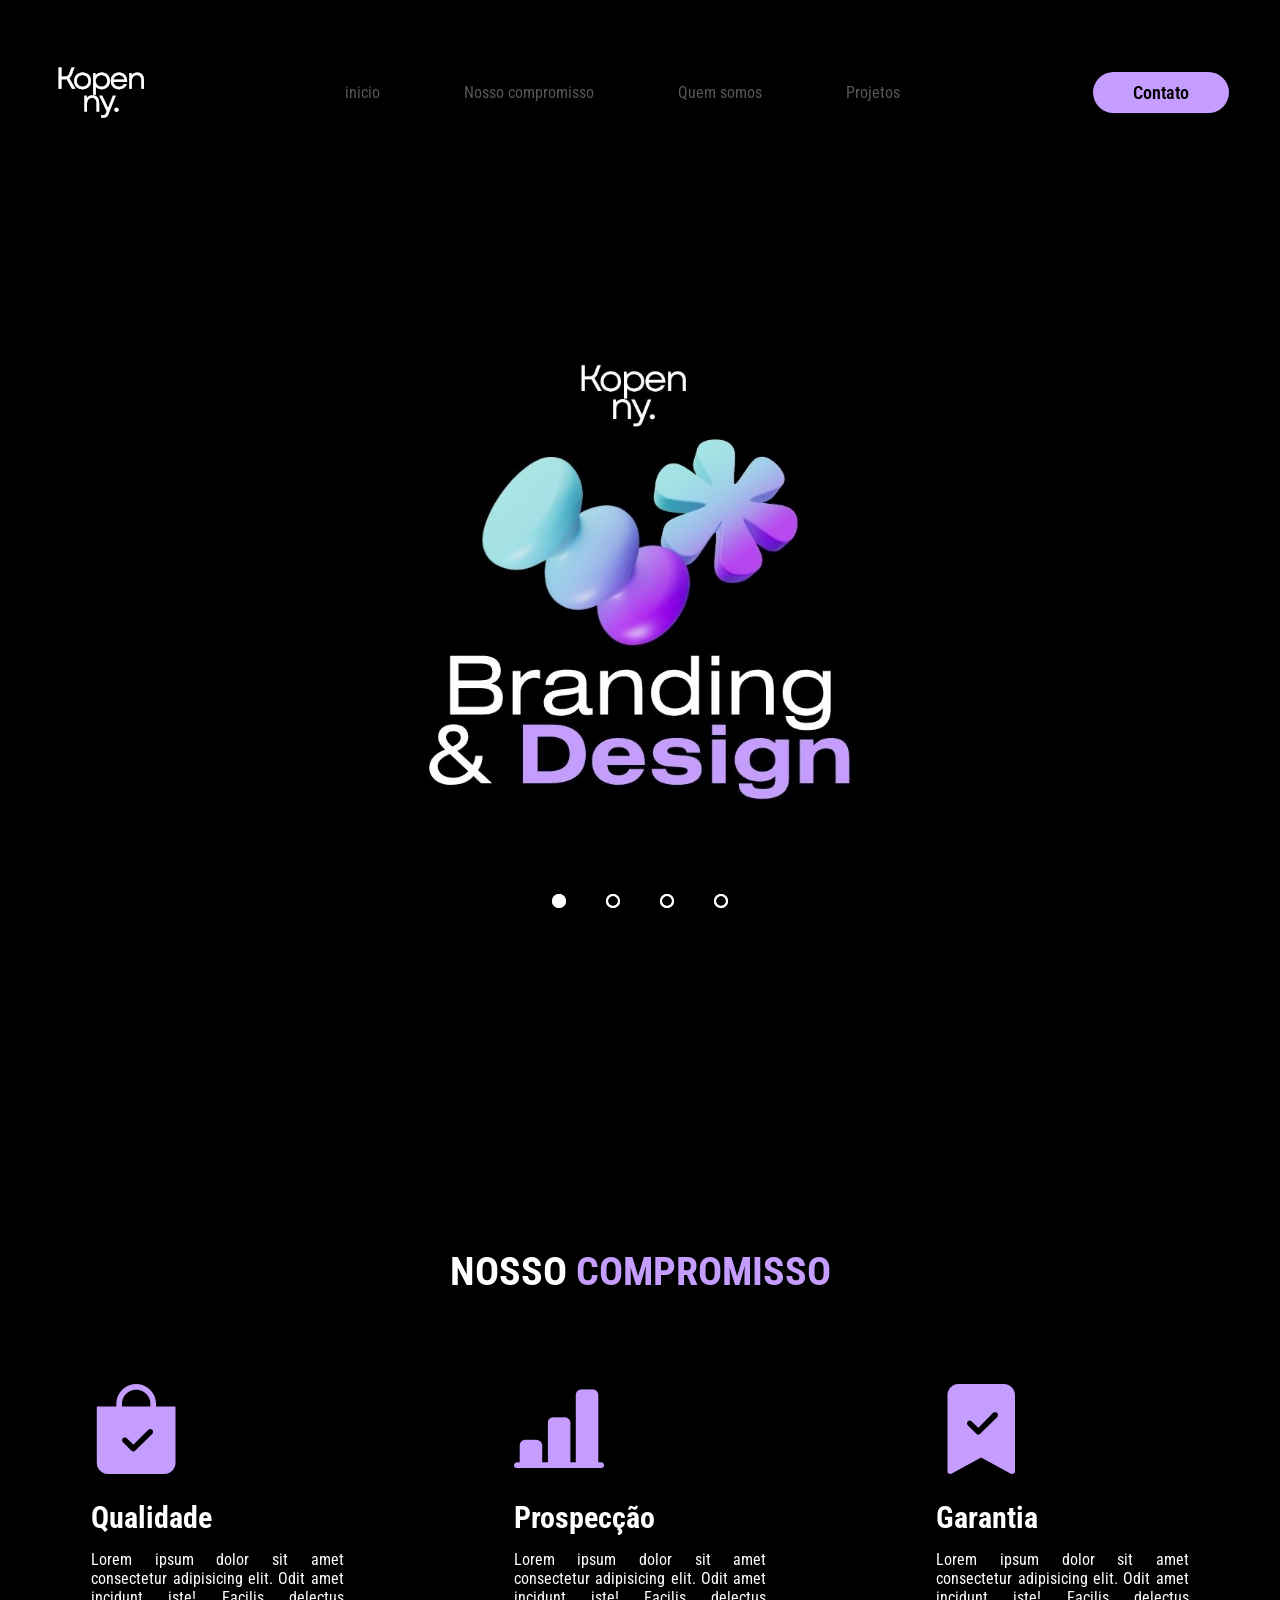
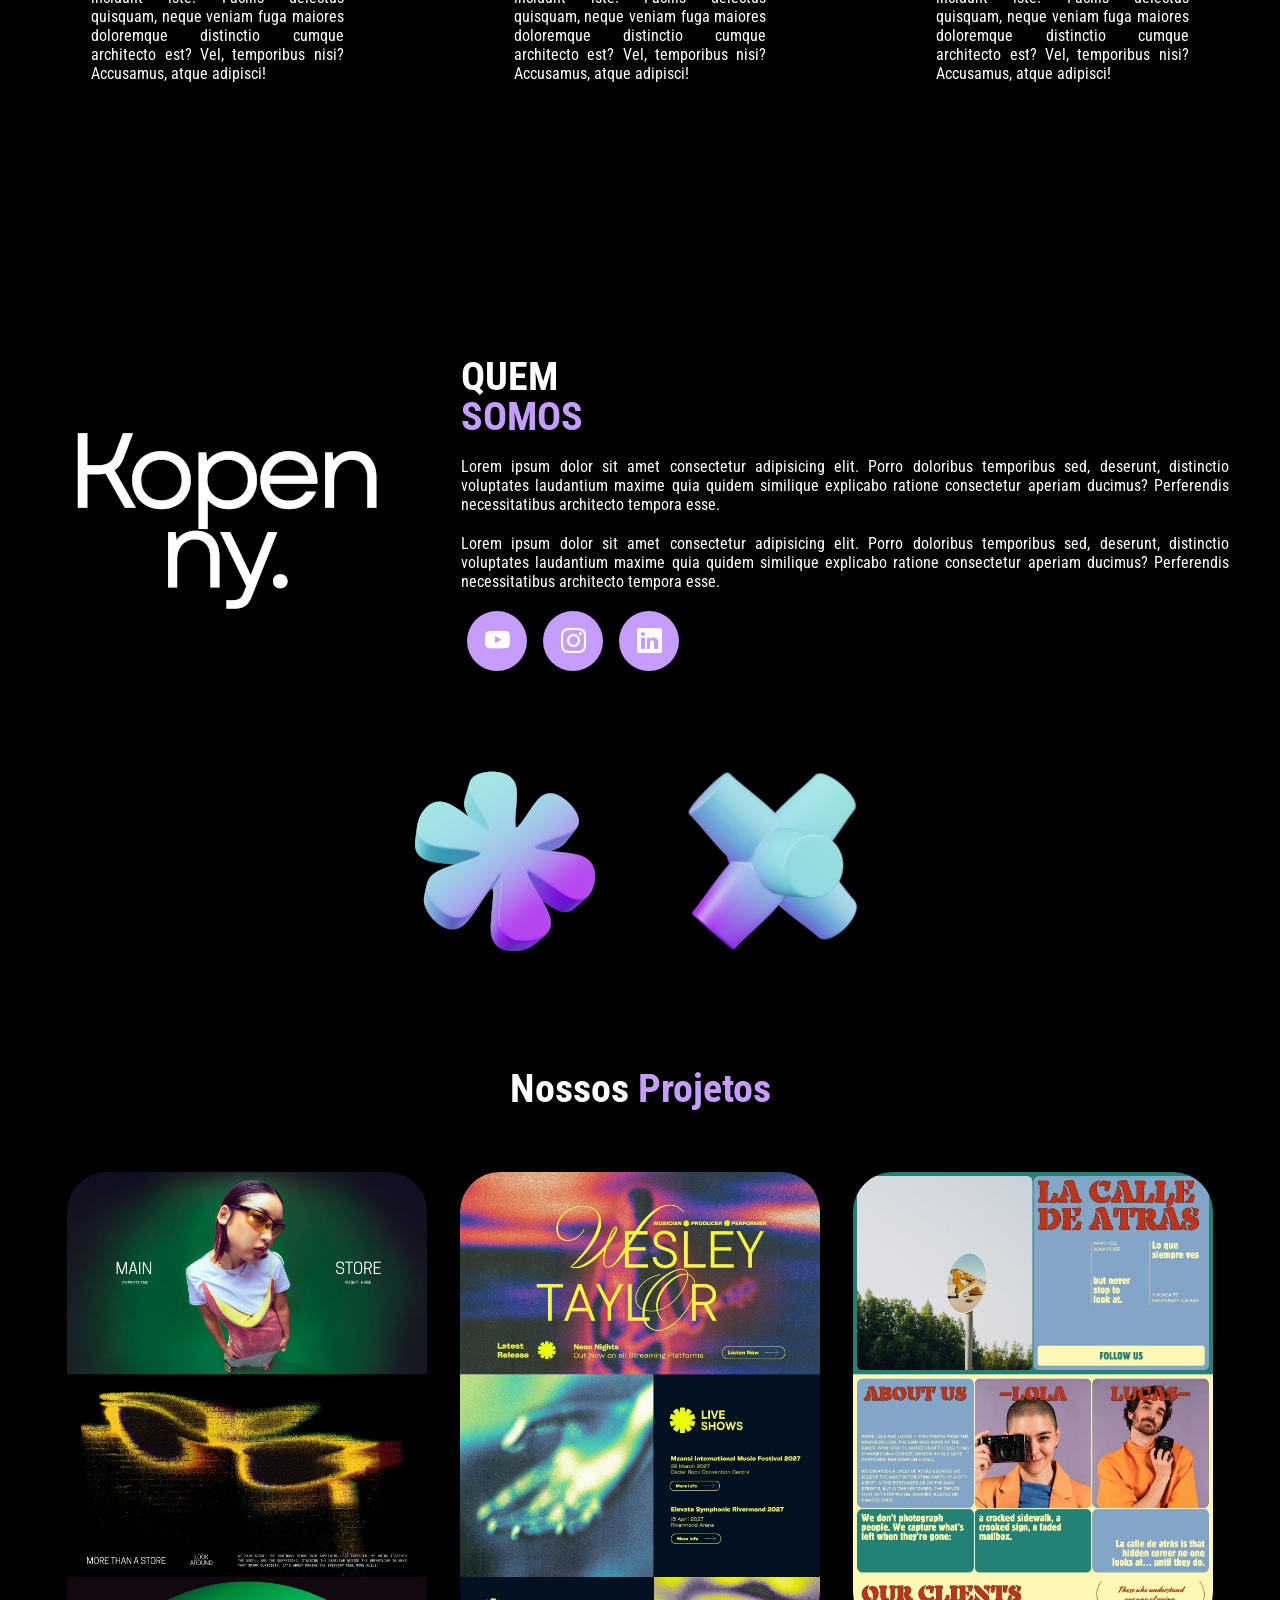
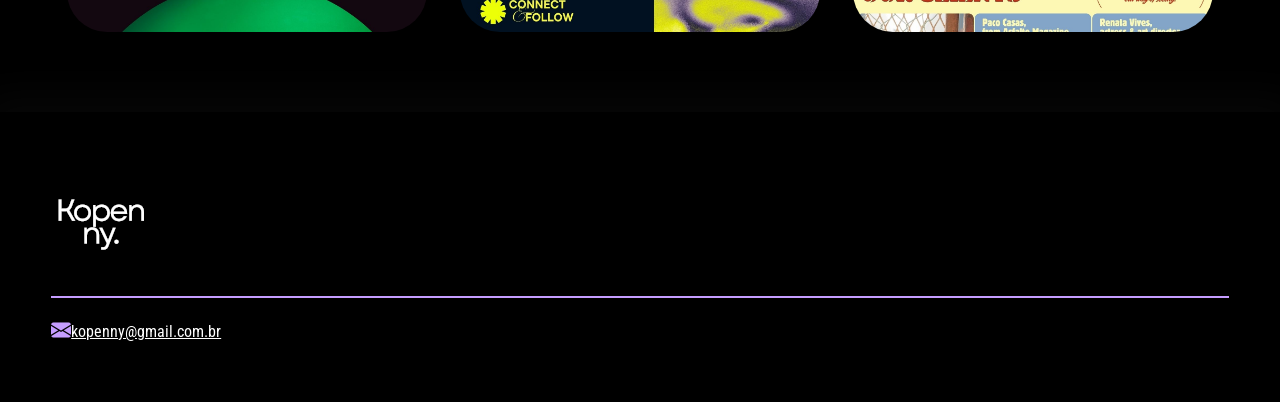
==== index.html @ e6fc42e9 "Rename modelo_site.html to index.html" ====
<!DOCTYPE html>
<html lang="pt-br">
<head>
    <meta charset="UTF-8">
    <meta name="viewport" content="width=device-width, initial-scale=1.0">
    <!-- cogido do google fonts-->
     <link rel="preconnect" href="https://fonts.googleapis.com">
    <link rel="preconnect" href="https://fonts.gstatic.com" crossorigin>
    <link href="https://fonts.googleapis.com/css2?family=Roboto+Condensed:ital,wght@0,100..900;1,100..900&display=swap" rel="stylesheet">
    <!-- cogido do google fonts-->
     <link rel="stylesheet" href="https://cdn.jsdelivr.net/npm/bootstrap-icons@1.13.1/font/bootstrap-icons.min.css">
    <link rel="shortcut icon" href="favicon-16x16.png" type="image/x-icon">
    <link rel="stylesheet" href="style.css">
    <title>Kopenny</title>
</head>

<body>
    <header>
        <div class="interface"><!--Interface-->
            <div class="logo">
                <a href="">
                    <img src="ogz1.png" alt="Logo">
                </a>
            </div><!--Logo-->
            <nav class="menu-desktop">
                <ul>
                    <li><a href="">inicio</a></li>
                    <li><a href="">Nosso compromisso</a></li>
                    <li><a href="">Quem somos</a></li>
                    <li><a href="">Projetos</a></li>
                </ul>
            </nav>
            <div class="btn-contato">
                <a href="">
                    <button>Contato</button>
                </a>
                
            </div>
        </div><!--Interface-->
    </header>
    <main>
        <section class="destaques">
            <div class="interface">
                <div class="slide-destaques">
                    <div class="slider">

                        <div class="slides">
                            <!--botões para navegar-->
                            <input type="radio" name="radio-btn" id="radio1">
                            <input type="radio" name="radio-btn" id="radio2">
                            <input type="radio" name="radio-btn" id="radio3">
                            <input type="radio" name="radio-btn" id="radio4">
                            <!--botões para navegar-->

                            <!--imagem dos slides-->
                            <div class="slide first">
                                <img src="slide1.jpg" alt="imagem1">
                            </div>
                            <div class="slide">
                                <img src="slide2.jpg" alt="imagem2">
                            </div>
                            <div class="slide">
                                <img src="slide3.jpg" alt="imagem3">
                            </div>
                            <div class="slide">
                                <img src="slide4.jpg" alt="imagem4">
                            </div>
                            <!--imagem dos slides-->

                            <!--navegação-->
                            <div class="navigation-auto">
                                <div class="auto-btn1"></div>
                                <div class="auto-btn2"></div>
                                <div class="auto-btn3"></div>
                                <div class="auto-btn4"></div>
                            </div>
                        </div>

                        <div class="manual-navigation">
                            <label for="radio1" class="manual-btn"></label>
                            <label for="radio2" class="manual-btn"></label>
                            <label for="radio3" class="manual-btn"></label>
                            <label for="radio4" class="manual-btn"></label>
                        </div>

                    </div>
                </div>
            </div>
        </section>
        <section class="compromisso">
            <div class="interface">
                <h2 class="titulo">NOSSO <span>COMPROMISSO</span></h2>
                <div class="flex">
                    <div class="compromisso-box">
                        <i class="bi bi-bag-check-fill"></i>
                        <h3>Qualidade</h3>
                        <p>Lorem ipsum dolor sit amet consectetur adipisicing elit. Odit amet incidunt iste! Facilis delectus 
                            quisquam, neque veniam fuga maiores doloremque distinctio cumque architecto est? Vel, 
                            temporibus nisi? Accusamus, atque adipisci!</p>
                    </div>
                    <div class="compromisso-box">
                        <i class="bi bi-bar-chart-line-fill"></i>
                        <h3>Prospecção</h3>
                        <p>Lorem ipsum dolor sit amet consectetur adipisicing elit. Odit amet incidunt iste! Facilis delectus 
                            quisquam, neque veniam fuga maiores doloremque distinctio cumque architecto est? Vel, 
                            temporibus nisi? Accusamus, atque adipisci!</p>
                    </div>
                    <div class="compromisso-box">
                        <i class="bi bi-bookmark-check-fill"></i>
                        <h3>Garantia</h3>
                        <p>Lorem ipsum dolor sit amet consectetur adipisicing elit. Odit amet incidunt iste! Facilis delectus 
                            quisquam, neque veniam fuga maiores doloremque distinctio cumque architecto est? Vel, 
                            temporibus nisi? Accusamus, atque adipisci!</p>
                    </div>
                </div>
            </div>
        </section>
        <section class="quem-somos">
            <div class="interface">
                <div class="flex">
                    <div class="img-quem-somos">
                        <img src="imagem2.png" alt="imagem2">
                    </div>
                    <div class="txt-quem-somos">
                        <h2>QUEM<span> SOMOS</span></h2>
                        <p>Lorem ipsum dolor sit amet consectetur adipisicing elit. Porro doloribus temporibus sed, deserunt, 
                            distinctio voluptates laudantium maxime quia quidem similique explicabo ratione consectetur aperiam 
                            ducimus? Perferendis necessitatibus architecto tempora esse.</p>
                            <p>
                                Lorem ipsum dolor sit amet consectetur adipisicing elit. Porro doloribus temporibus sed, deserunt, 
                                distinctio voluptates laudantium maxime quia quidem similique explicabo ratione consectetur aperiam 
                                ducimus? Perferendis necessitatibus architecto tempora esse.
                            </p>
                            <div class="btn-social">
                                <a href=""><button><i class="bi bi-youtube"></i></button></a>
                                <a href=""><button><i class="bi bi-instagram"></i></button></a>
                                <a href=""><button><i class="bi bi-linkedin"></i></button></a>
                            </div>
                    </div>
                </div>
            </div>
        </section>
        <section class="artes">
            <div class="interface">
                <div class="flex">
                    <div class="img-1">
                        <img src="imagem3.3.jpg" alt="imagem1">
                    </div>
                    <div class="img-2">
                        <img src="imagem1.1.jpg" alt="imagem2">
                    </div>
                </div>
            </div>
        </section>
        <section class="projetos">
            <div class="interface">
                <h2 class="titulo">Nossos <span>Projetos</span></h2>
                <div class="flex">
                    <div class="img-port" style="background-image: url(Flair.jpg);"></div>
                    <div class="img-port" style="background-image: url(Copy.jpg);"></div>
                    <div class="img-port" style="background-image: url(Our\ work.jpg);"></div>
                </div>
            </div>
            
        </section>
    </main>
    <footer>
        <div class="interface">
            <div class="line-footer">
                <div class="flex">
                <div class="logo-footer">
                    <img src="ogz1.png" alt="">

                </div>
                </div>
            </div>

            <div class="line-footer borda">
                <P><i class="bi bi-envelope-fill"></i><a href="mailto:kopenny@gmail.com.br">kopenny@gmail.com.br</a></P>
            </div>
        </div>
    </footer>
    <script src="script.js"></script>
</body>
</html>
---- style.css ----
/* Estilo Geral */

*{
    margin: 0;
    padding: 0;
    box-sizing: border-box;
    font-family: "Roboto Condensed", sans-serif;
}
body{
    background-color: rgb(0, 0, 0);
    height: 100vh;
}
.interface{
    max-width: 1280px;
    margin: 0 auto;
}
.flex{
    display: flex;
}
.btn-contato button{
    padding: 10px 40px;
    font-size: 18px;
    font-weight: 600;
    background-color: #c59dff;
    border: 0;
    border-radius: 30px;
    cursor: pointer;
    transition: .2s;
}
h2.titulo{
    color: #ffffff;
    font-size: 40px;
    text-align: center;
    
}
h2.titulo span{
    color: #c59dff;
}
button:hover{
    box-shadow: 0px 0px 0px #ffffff;
    transform: scale(1.05);
}

/* Estilo cabeçalho */

header{
    padding: 40px 4%;
}
header > .interface{
    display: flex;
    align-items:  center;
    justify-content: space-between;
}
header a{
    color: rgb(87, 87, 87);
    text-decoration: none;
    display: inline-block;
    transition: .2s;
}
header a:hover{
    color: rgb(240, 255, 240);
    transform: scale(1.05);
}
header nav ul{
    list-style-type: none;
}
header nav ul li{
    display: inline-block;
    padding: 0 40px;
}

/* Estilo Carrossel topo */

section.destaques{
    margin-top: 0;
}

.slide-destaques{
    margin: 0;
    padding: 20px 5%;
    width: 100%;
    height: 100vh;
    display: flex;
    justify-content: center;
    align-items: center;
}

.slider{
    margin: 0 auto;
    width: 1000px;
    height: 600px;
    overflow: hidden;
}

.slides{
    width: 400%;
    height: 600px;
    display: flex;
}

.slides input{
    display: none;
}

.slide{
    width:25%;
    position: relative;
}

.slide img{
    width: 1000px;
}

.manual-navigation{
    position: absolute;
    width: 1000px;
    margin-top: -40px;
    display: flex;
    justify-content: center;
}

.manual-btn{
    border: 2px solid #ffffff;
    padding: 5px;
    border-radius: 10px;
    cursor: pointer;
    transition: 1s;
}

.manual-btn:not(:last-child){
    margin-right: 40px;
}

.manual-btn:hover{
    background-color: #ffffff;
}

#radio1:checked ~ .first{
    margin-left: 0;
}

#radio2:checked ~ .first{
    margin-left: -25%;
}

#radio3:checked ~ .first{
    margin-left: -50%;
}

#radio4:checked ~ .first{
    margin-left: -75%;
}

.navigation-auto div{
    border: 2px solid #ffffff;
    padding: 5px;
    border-radius: 10px;
    cursor: pointer;
    transition: 1s;
}

.navigation-auto{
    position: absolute;
    width: 1000px;
    margin-top: 560px;
    display: flex;
    justify-content: center;
}

.navigation-auto div:not(:last-child){
    margin-right: 40px;
}

#radio1:checked ~ .navigation-auto .auto-btn1{
    background-color: #ffffff;
}

#radio2:checked ~ .navigation-auto .auto-btn2{
    background-color: #ffffff;
}

#radio3:checked ~ .navigation-auto .auto-btn3{
    background-color: #ffffff;
}

#radio4:checked ~ .navigation-auto .auto-btn4{
    background-color: #ffffff;
}


/* Estilo do compromisso */

section.compromisso{
    padding: 164px 4%;
}
section.compromisso .flex{
    gap: 90px;
}
.compromisso .compromisso-box{
    color: #ffffff;
    padding: 40px;
    border-radius: 20px;
    margin-top: 45px;
    transition: .2s;
    text-align: justify;
}
.compromisso .compromisso-box:hover{
    transform: scale(1.05);
    box-shadow: 0 0 8px #ffffff59;
}
.compromisso .compromisso-box i{
    font-size: 90px;
    color: #c59dff;
}
.compromisso .compromisso-box h3{
    font-size: 30px;
    margin: 15px 0px;
}


/* Estilo sobre */

section.quem-somos{
    padding: 50px 4%;

}
section.quem-somos .flex{
    align-items: center;
    gap: 60px;
}
.quem-somos .txt-quem-somos{
    color: #ffffff;
}
.quem-somos .txt-quem-somos h2{
    font-size: 40px;
    line-height: 40px;
    margin-bottom: 20px;
}
.quem-somos .txt-quem-somos h2 span{
    color: #c59dff;
    display: block;
}
.quem-somos .txt-quem-somos p{
    margin: 20px 0;
    text-align: justify;
}
.quem-somos .txt-quem-somos .btn-social button{
    width: 60px;
    height: 60px;
    border-radius: 50%;
    border: none;
    background-color: #c59dff;
    font-size: 25px;
    color: #ffffff;
    cursor: pointer;
    margin: 0 6px;
    transition: .2s;
}

/* Estilo artes meio do site*/

section.artes{
    padding:30px 4%;
}
section.artes .flex{
    align-items: center;
    justify-content: center;
    gap: 90px;
}

.artes .img-1 img{
    position: relative;
    animation: flutuar 2s ease-in-out infinite alternate;
}

.artes .img-2 img{
    position: relative;
    animation: flutuar 4s ease-in-out infinite alternate;
}

@keyframes flutuar {
    0% {
        top: 0;
    }
    100% {
        top:30px
    }
    
}

/* Estilo dos projetos */

section.projetos{
    padding: 80px 4%;
}

section.projetos .flex{
    justify-content: space-around;
    margin-top: 60px;
}

.img-port{
    width: 360px;
    height: 460px;
    background-color: #c59dff;
    background-size: cover;
    background-position: 100% 0%;
    transition: 11s;
    cursor: pointer;
    border-radius: 40px;
}

.img-port:hover{
    background-position: 100% 100%;
}


/* Estilo do rodapé */

footer{
    padding: 40px 4%;
    box-shadow: 0 0 40px 18px rgba(255, 255, 255, 0.027);
}

footer .flex{
    justify-content: space-between;
}

footer .line-footer{
    padding: 20px 0;
}

.borda{
    border-top: 2px solid #c59dff;
}

footer .line-footer p i{
    color: #c59dff;
    font-size: 20px;
}

footer .line-footer p a{
    color: #ffffff;
}
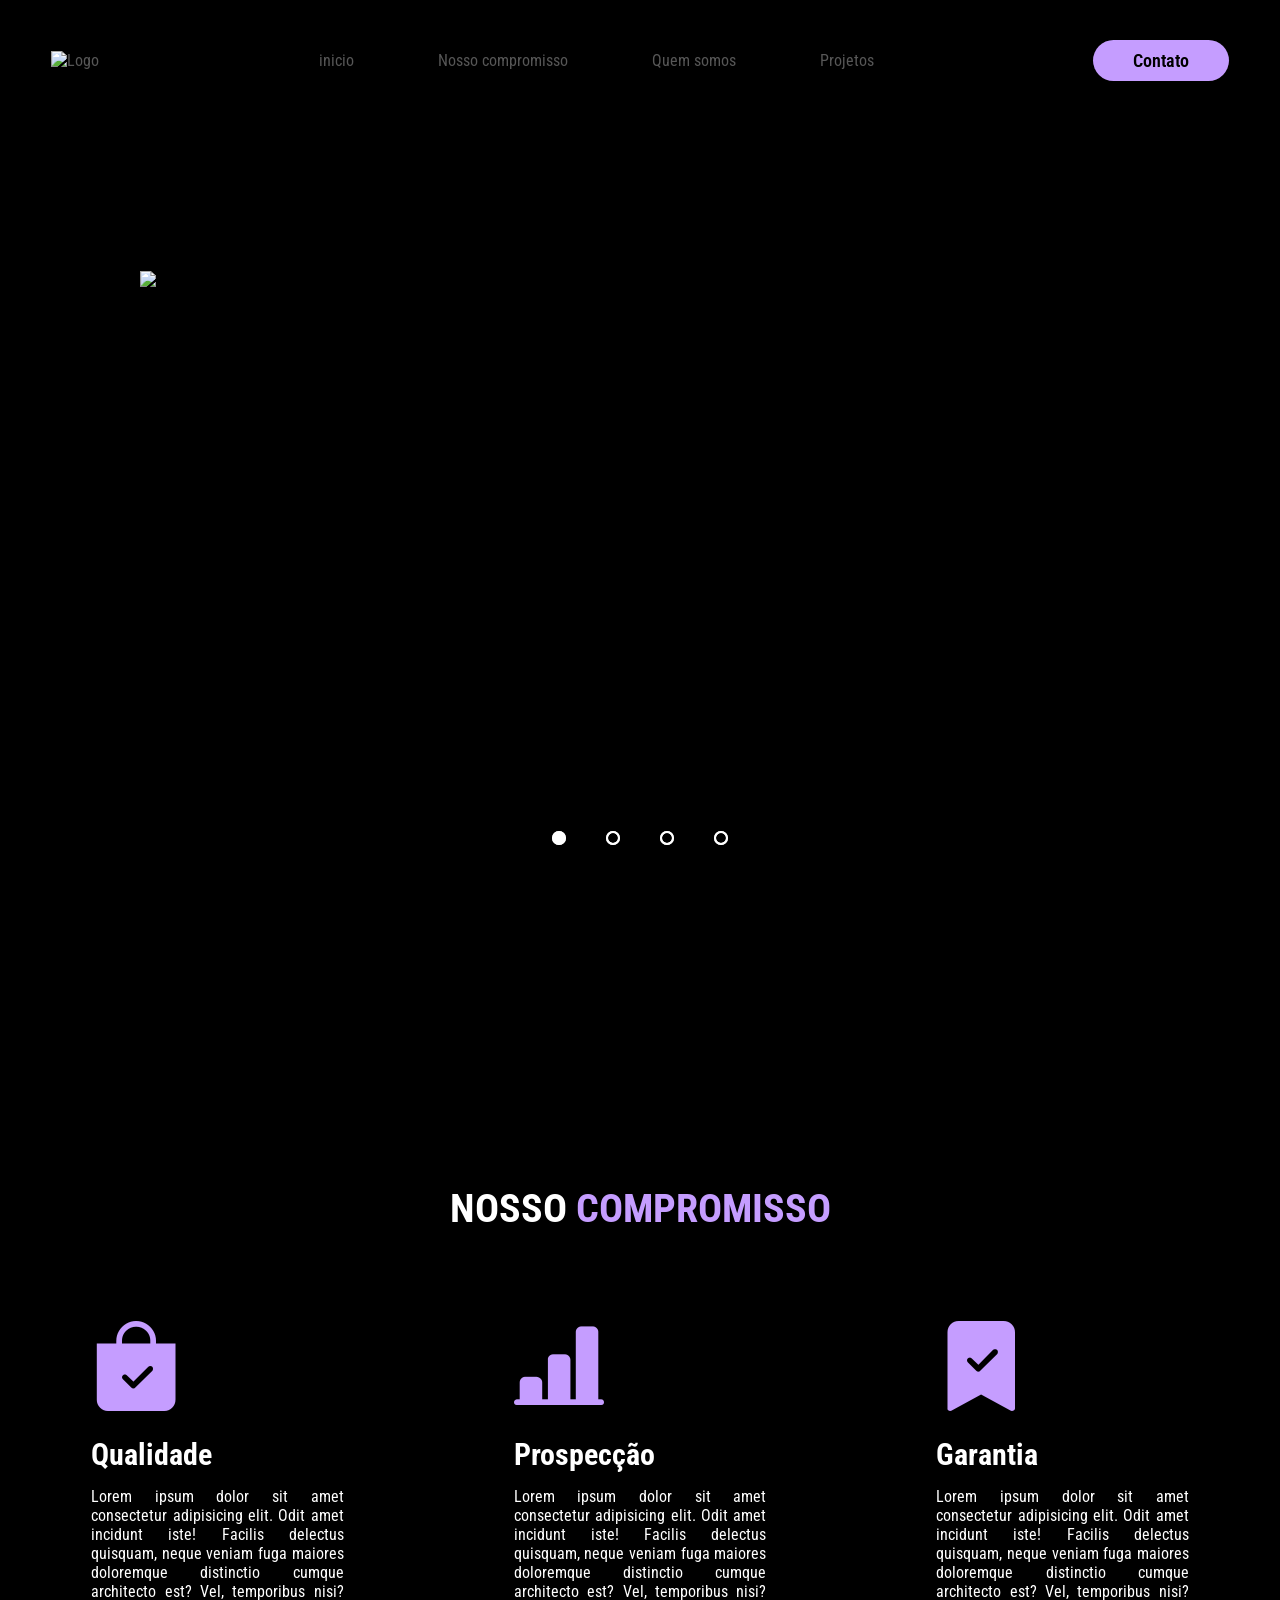
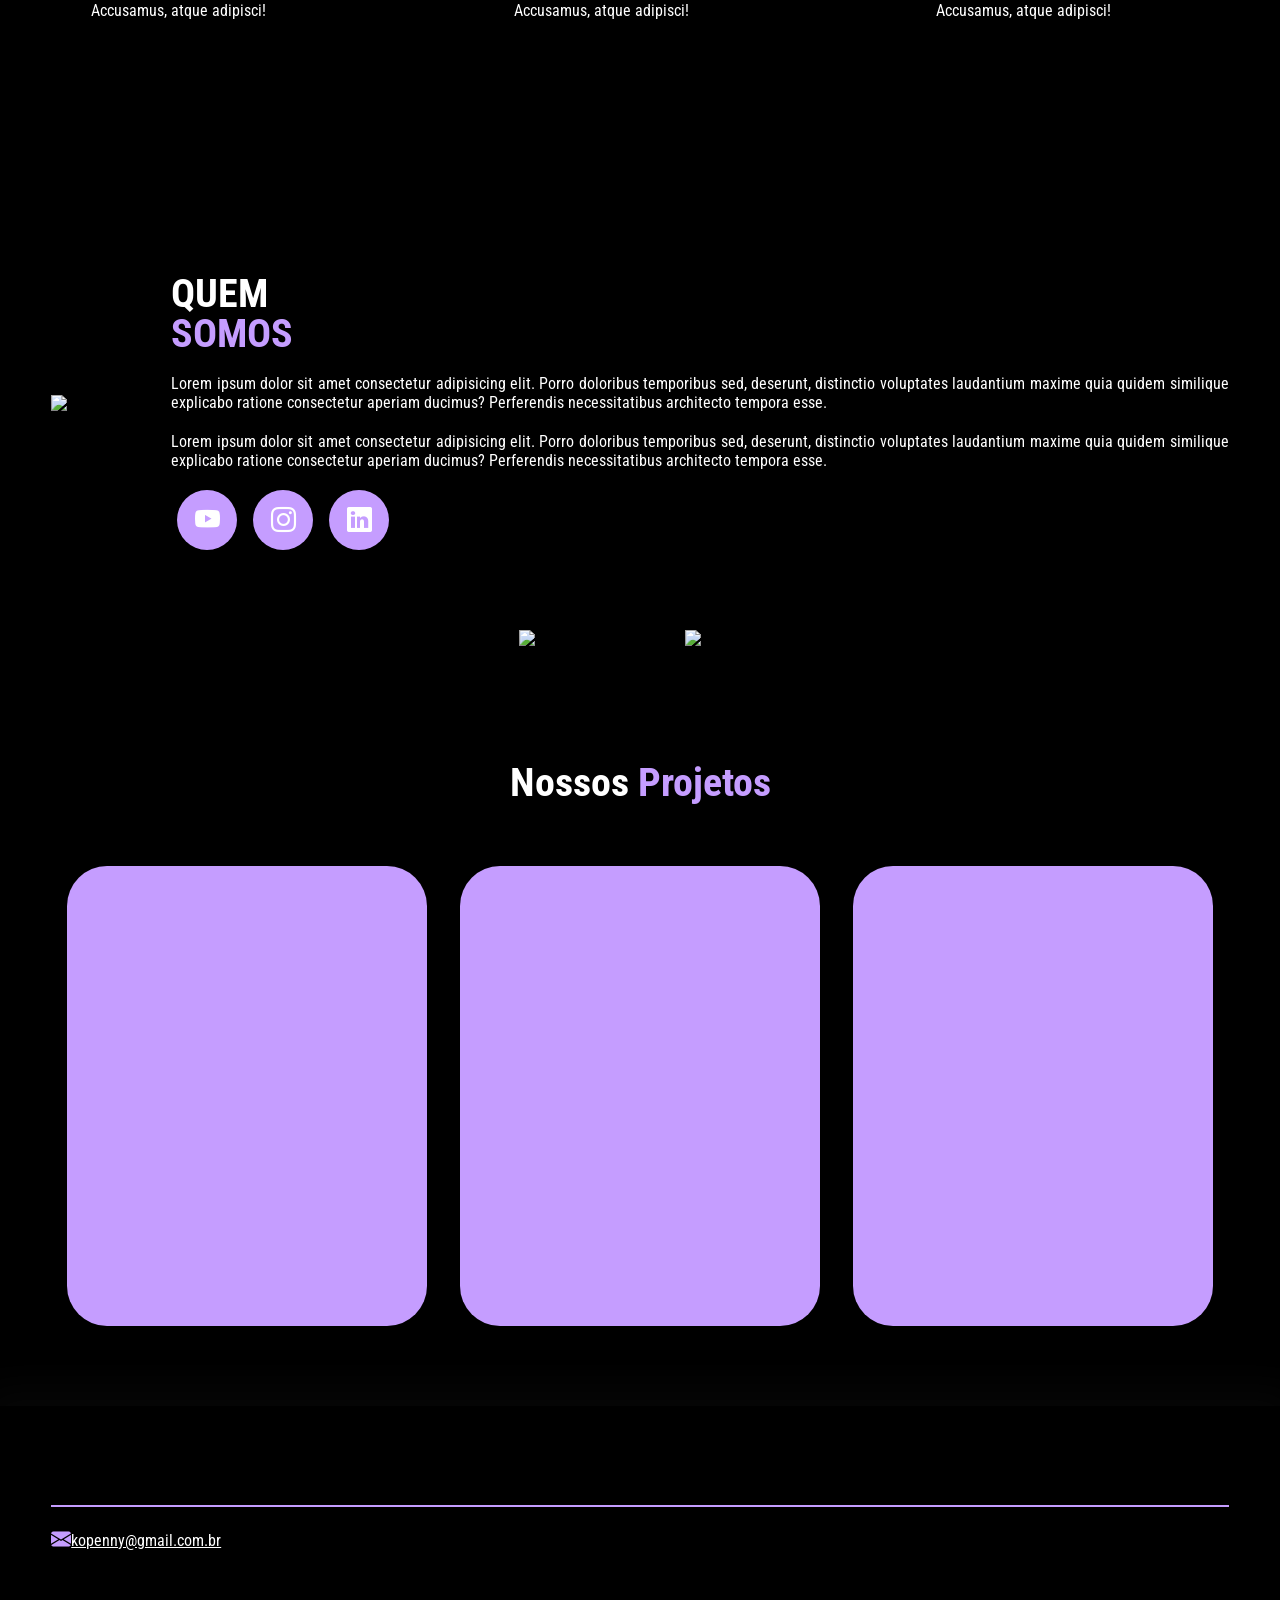
==== commit 77284f74: "Rename modelo_site.html to index.html" ====
--- a/index.html
+++ b/index.html
@@ -9,17 +9,16 @@
     <link href="https://fonts.googleapis.com/css2?family=Roboto+Condensed:ital,wght@0,100..900;1,100..900&display=swap" rel="stylesheet">
     <!-- cogido do google fonts-->
      <link rel="stylesheet" href="https://cdn.jsdelivr.net/npm/bootstrap-icons@1.13.1/font/bootstrap-icons.min.css">
-    <link rel="shortcut icon" href="favicon-16x16.png" type="image/x-icon">
+    <link rel="shortcut icon" href="Imagens/favicon-16x16.png" type="image/x-icon">
     <link rel="stylesheet" href="style.css">
     <title>Kopenny</title>
 </head>
-
 <body>
     <header>
         <div class="interface"><!--Interface-->
             <div class="logo">
                 <a href="">
-                    <img src="ogz1.png" alt="Logo">
+                    <img src="Imagens/ogz1.png" alt="Logo">
                 </a>
             </div><!--Logo-->
             <nav class="menu-desktop">
@@ -43,7 +42,6 @@
             <div class="interface">
                 <div class="slide-destaques">
                     <div class="slider">
-
                         <div class="slides">
                             <!--botões para navegar-->
                             <input type="radio" name="radio-btn" id="radio1">
@@ -51,22 +49,20 @@
                             <input type="radio" name="radio-btn" id="radio3">
                             <input type="radio" name="radio-btn" id="radio4">
                             <!--botões para navegar-->
-
                             <!--imagem dos slides-->
                             <div class="slide first">
-                                <img src="slide1.jpg" alt="imagem1">
+                                <img src="Imagens/slide1.jpg" alt="imagem1">
                             </div>
                             <div class="slide">
-                                <img src="slide2.jpg" alt="imagem2">
+                                <img src="Imagens/slide2.jpg" alt="imagem2">
                             </div>
                             <div class="slide">
-                                <img src="slide3.jpg" alt="imagem3">
+                                <img src="Imagens/slide3.jpg" alt="imagem3">
                             </div>
                             <div class="slide">
-                                <img src="slide4.jpg" alt="imagem4">
+                                <img src="Imagens/slide4.jpg" alt="imagem4">
                             </div>
                             <!--imagem dos slides-->
-
                             <!--navegação-->
                             <div class="navigation-auto">
                                 <div class="auto-btn1"></div>
@@ -75,14 +71,12 @@
                                 <div class="auto-btn4"></div>
                             </div>
                         </div>
-
                         <div class="manual-navigation">
                             <label for="radio1" class="manual-btn"></label>
                             <label for="radio2" class="manual-btn"></label>
                             <label for="radio3" class="manual-btn"></label>
                             <label for="radio4" class="manual-btn"></label>
                         </div>
-
                     </div>
                 </div>
             </div>
@@ -119,7 +113,7 @@
             <div class="interface">
                 <div class="flex">
                     <div class="img-quem-somos">
-                        <img src="imagem2.png" alt="imagem2">
+                        <img src="Imagens/imagem2.png" alt="imagem2">
                     </div>
                     <div class="txt-quem-somos">
                         <h2>QUEM<span> SOMOS</span></h2>
@@ -144,10 +138,10 @@
             <div class="interface">
                 <div class="flex">
                     <div class="img-1">
-                        <img src="imagem3.3.jpg" alt="imagem1">
+                        <img src="Imagens/imagem3.3.jpg" alt="imagem1">
                     </div>
                     <div class="img-2">
-                        <img src="imagem1.1.jpg" alt="imagem2">
+                        <img src="Imagens/imagem1.1.jpg" alt="imagem2">
                     </div>
                 </div>
             </div>
@@ -156,12 +150,11 @@
             <div class="interface">
                 <h2 class="titulo">Nossos <span>Projetos</span></h2>
                 <div class="flex">
-                    <div class="img-port" style="background-image: url(Flair.jpg);"></div>
-                    <div class="img-port" style="background-image: url(Copy.jpg);"></div>
-                    <div class="img-port" style="background-image: url(Our\ work.jpg);"></div>
+                    <div class="img-port" style="background-image: url(Imagens/Flair.jpg);"></div>
+                    <div class="img-port" style="background-image: url(Imagens/Copy.jpg);"></div>
+                    <div class="img-port" style="background-image: url(Imagens/Our\ work.jpg);"></div>
                 </div>
             </div>
-            
         </section>
     </main>
     <footer>
@@ -169,12 +162,10 @@
             <div class="line-footer">
                 <div class="flex">
                 <div class="logo-footer">
-                    <img src="ogz1.png" alt="">
-
+                    <img src="Imagens/ogz1.png" alt="">
                 </div>
                 </div>
             </div>
-
             <div class="line-footer borda">
                 <P><i class="bi bi-envelope-fill"></i><a href="mailto:kopenny@gmail.com.br">kopenny@gmail.com.br</a></P>
             </div>
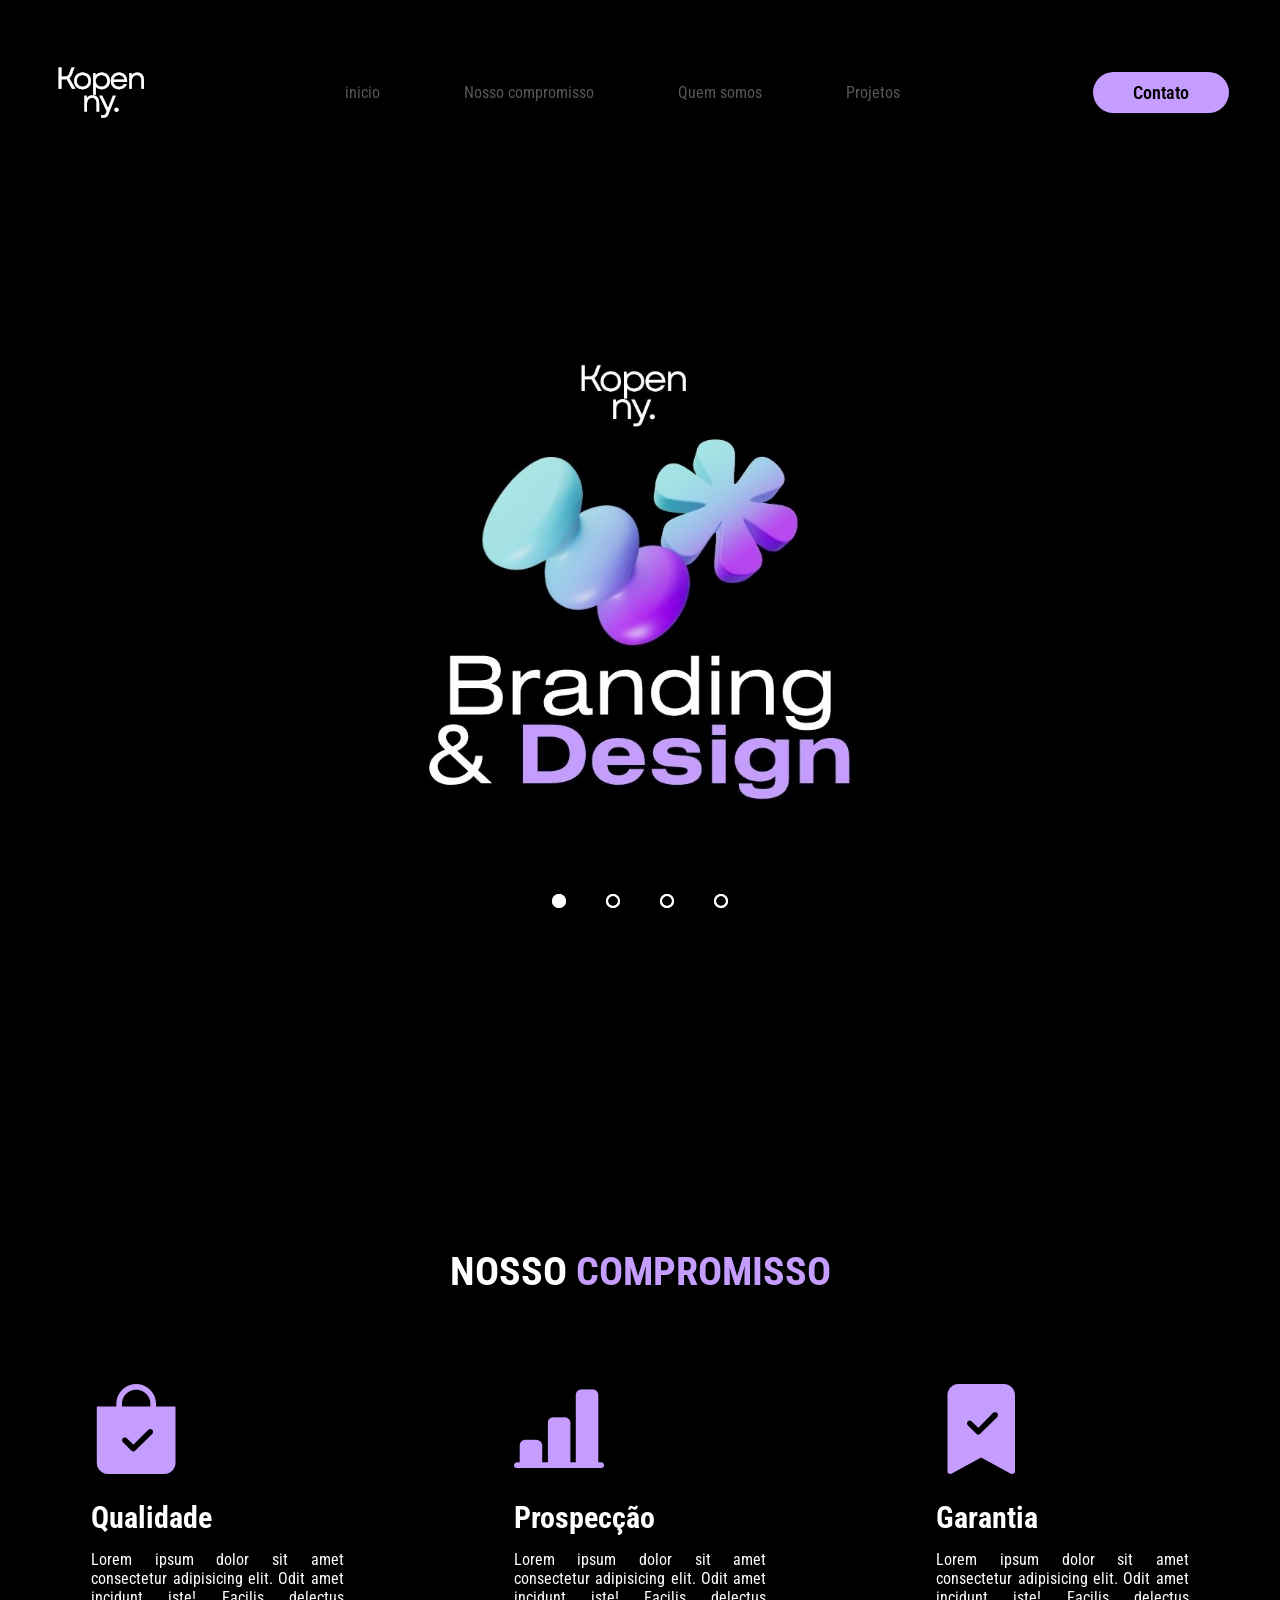
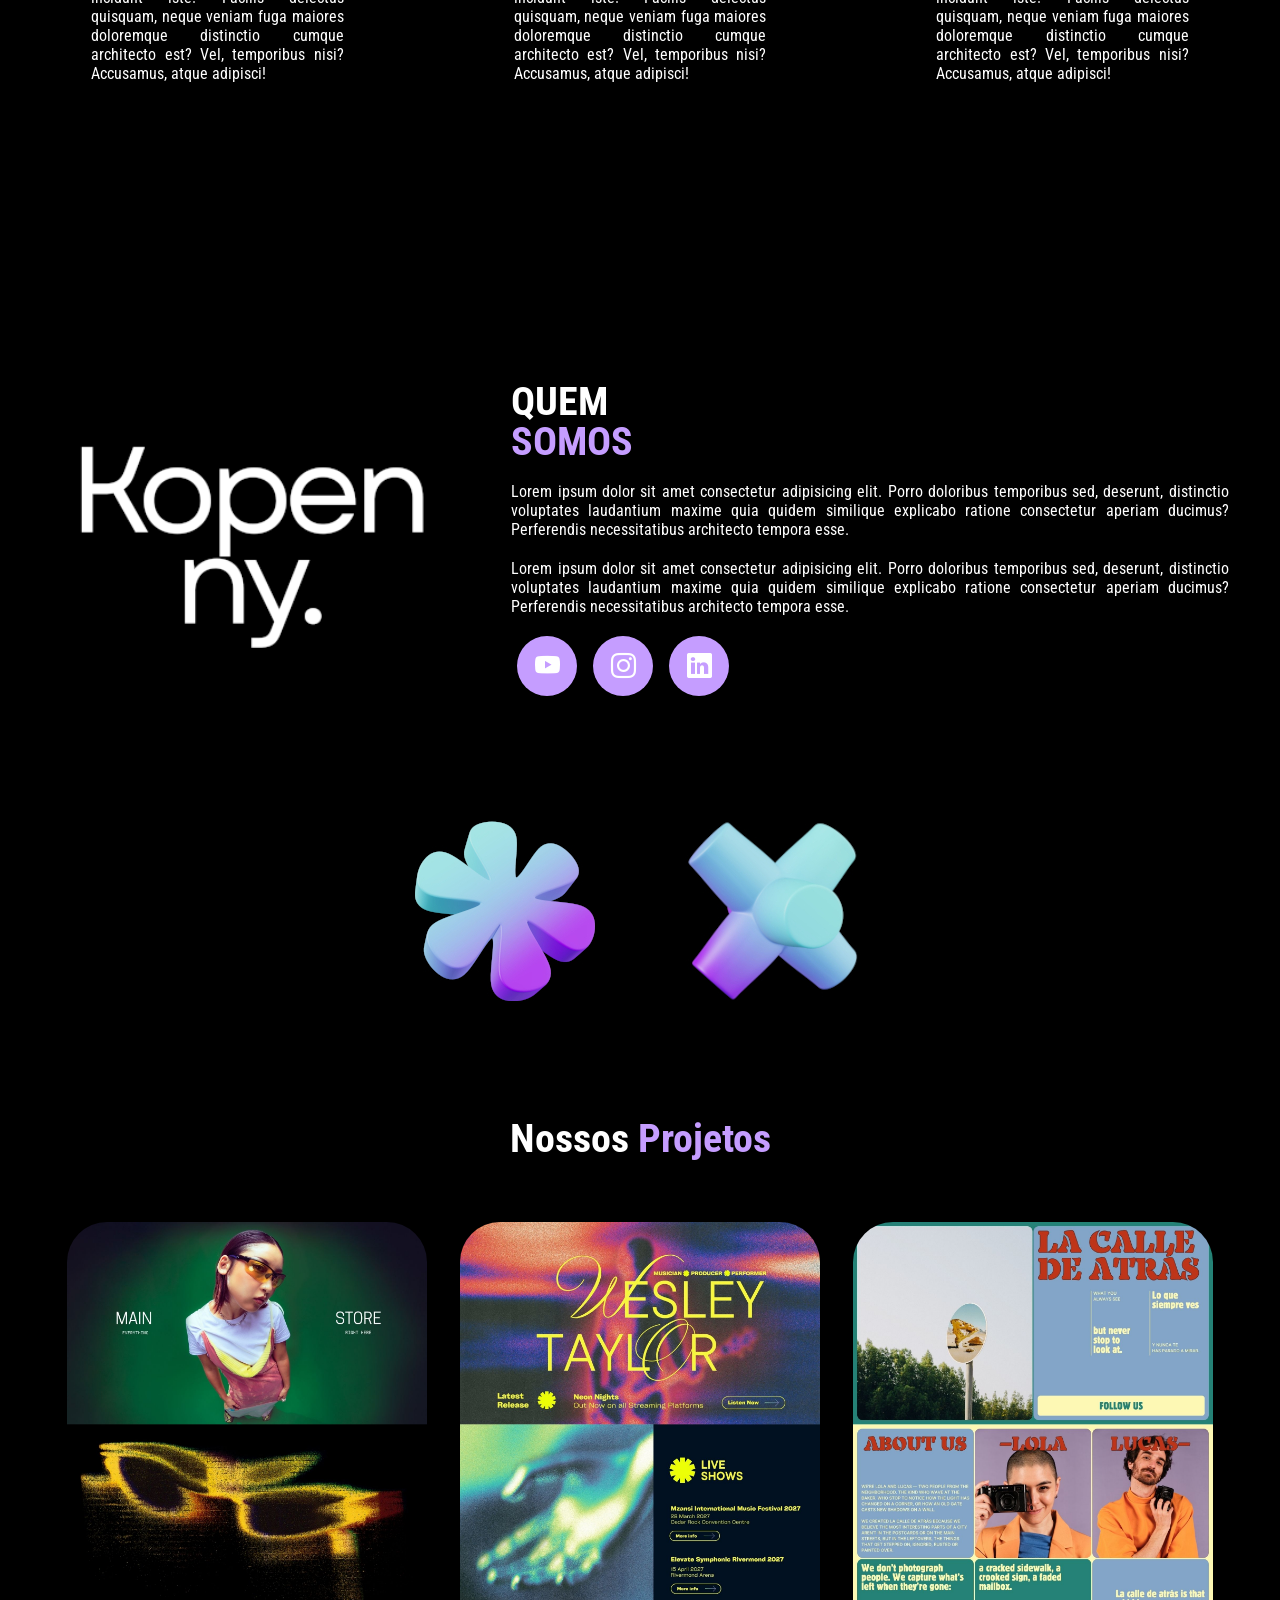
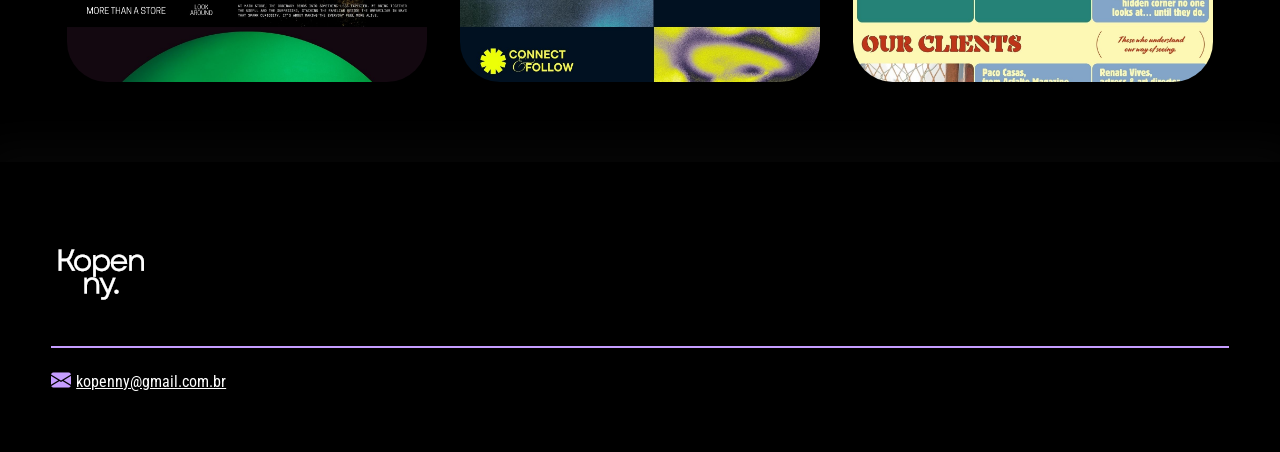
==== commit 671b0749: "Update index.html" ====
--- a/index.html
+++ b/index.html
@@ -9,7 +9,7 @@
     <link href="https://fonts.googleapis.com/css2?family=Roboto+Condensed:ital,wght@0,100..900;1,100..900&display=swap" rel="stylesheet">
     <!-- cogido do google fonts-->
      <link rel="stylesheet" href="https://cdn.jsdelivr.net/npm/bootstrap-icons@1.13.1/font/bootstrap-icons.min.css">
-    <link rel="shortcut icon" href="Imagens/favicon-16x16.png" type="image/x-icon">
+    <link rel="shortcut icon" href="favicon-16x16.png" type="image/x-icon">
     <link rel="stylesheet" href="style.css">
     <title>Kopenny</title>
 </head>
@@ -18,7 +18,7 @@
         <div class="interface"><!--Interface-->
             <div class="logo">
                 <a href="">
-                    <img src="Imagens/ogz1.png" alt="Logo">
+                    <img src="ogz1.png" alt="Logo">
                 </a>
             </div><!--Logo-->
             <nav class="menu-desktop">
@@ -51,16 +51,16 @@
                             <!--botões para navegar-->
                             <!--imagem dos slides-->
                             <div class="slide first">
-                                <img src="Imagens/slide1.jpg" alt="imagem1">
+                                <img src="slide1.jpg" alt="imagem1">
                             </div>
                             <div class="slide">
-                                <img src="Imagens/slide2.jpg" alt="imagem2">
+                                <img src="slide2.jpg" alt="imagem2">
                             </div>
                             <div class="slide">
-                                <img src="Imagens/slide3.jpg" alt="imagem3">
+                                <img src="slide3.jpg" alt="imagem3">
                             </div>
                             <div class="slide">
-                                <img src="Imagens/slide4.jpg" alt="imagem4">
+                                <img src="slide4.jpg" alt="imagem4">
                             </div>
                             <!--imagem dos slides-->
                             <!--navegação-->
@@ -113,7 +113,7 @@
             <div class="interface">
                 <div class="flex">
                     <div class="img-quem-somos">
-                        <img src="Imagens/imagem2.png" alt="imagem2">
+                        <img src="imagem2.png" alt="imagem2">
                     </div>
                     <div class="txt-quem-somos">
                         <h2>QUEM<span> SOMOS</span></h2>
@@ -138,10 +138,10 @@
             <div class="interface">
                 <div class="flex">
                     <div class="img-1">
-                        <img src="Imagens/imagem3.3.jpg" alt="imagem1">
+                        <img src="imagem3.3.jpg" alt="imagem1">
                     </div>
                     <div class="img-2">
-                        <img src="Imagens/imagem1.1.jpg" alt="imagem2">
+                        <img src="imagem1.1.jpg" alt="imagem2">
                     </div>
                 </div>
             </div>
@@ -150,9 +150,9 @@
             <div class="interface">
                 <h2 class="titulo">Nossos <span>Projetos</span></h2>
                 <div class="flex">
-                    <div class="img-port" style="background-image: url(Imagens/Flair.jpg);"></div>
-                    <div class="img-port" style="background-image: url(Imagens/Copy.jpg);"></div>
-                    <div class="img-port" style="background-image: url(Imagens/Our\ work.jpg);"></div>
+                    <div class="img-port" style="background-image: url(Flair.jpg);"></div>
+                    <div class="img-port" style="background-image: url(Copy.jpg);"></div>
+                    <div class="img-port" style="background-image: url(Our\ work.jpg);"></div>
                 </div>
             </div>
         </section>
@@ -162,7 +162,7 @@
             <div class="line-footer">
                 <div class="flex">
                 <div class="logo-footer">
-                    <img src="Imagens/ogz1.png" alt="">
+                    <img src="ogz1.png" alt="">
                 </div>
                 </div>
             </div>
--- a/style.css
+++ b/style.css
@@ -34,6 +34,7 @@
     text-align: center;
     
 }
+
 h2.titulo span{
     color: #c59dff;
 }
@@ -229,6 +230,11 @@
     align-items: center;
     gap: 60px;
 }
+.quem-somos .img-quem-somos img{
+    width: 400px;
+    border-radius: 20px;
+}
+
 .quem-somos .txt-quem-somos{
     color: #ffffff;
 }
@@ -338,8 +344,91 @@
 footer .line-footer p i{
     color: #c59dff;
     font-size: 20px;
+    margin-right: 5px;
 }
 
 footer .line-footer p a{
     color: #ffffff;
 }
+
+/* Classes gerais */
+
+
+/* Cabeçalho responsivo */
+@media screen and (max-width: 1020px){
+    /* Menu desktop e slides */
+    .menu-desktop, .btn-contato{
+        display: none;
+    }
+
+    .slider{
+        width: 100%;
+        height: auto;
+        overflow: hidden;
+    }
+    .slides {
+        display: flex;
+        width: 400%;
+        height: auto;
+    }
+    .slide{
+        width: 25%;
+        transition: 0.6s;
+    }
+
+    .slide img{
+        width: 100%;
+    }
+
+    .slide-destaques {
+        padding: 10px 0;
+        height: auto;
+    }
+    /* Compromisso */
+    section.compromisso{
+        padding: 150px 4%;
+    }
+    .flex{
+        flex-direction: column;
+    }
+    h2.titulo{
+    font-size: 30px;
+    }
+    /* Quem somos */
+    section.quem-somos{
+        padding: 80px 8%;
+    }
+    .quem-somos .txt-quem-somos h2{
+        text-align: center;
+    }
+    .quem-somos .txt-quem-somos h2 span{
+        display: inline;
+    }
+    .quem-somos .txt-quem-somos .btn-social{
+        display: flex;
+        justify-content: center;
+    }
+    .quem-somos .img-quem-somos img{
+        width: 100%;
+    }
+    section.artes .flex{
+        gap: 40px;
+    }
+
+    /* Projetos */
+    section.projetos{
+        padding: 80px 8%;
+    }
+    section.projetos .flex{
+        flex-direction: column;
+        align-items: center;
+        width: 100%;
+        gap: 60px;
+    }
+    footer .flex{
+        flex-direction: column;
+    }
+    footer .line-footer{
+        text-align: center;
+    }
+}
